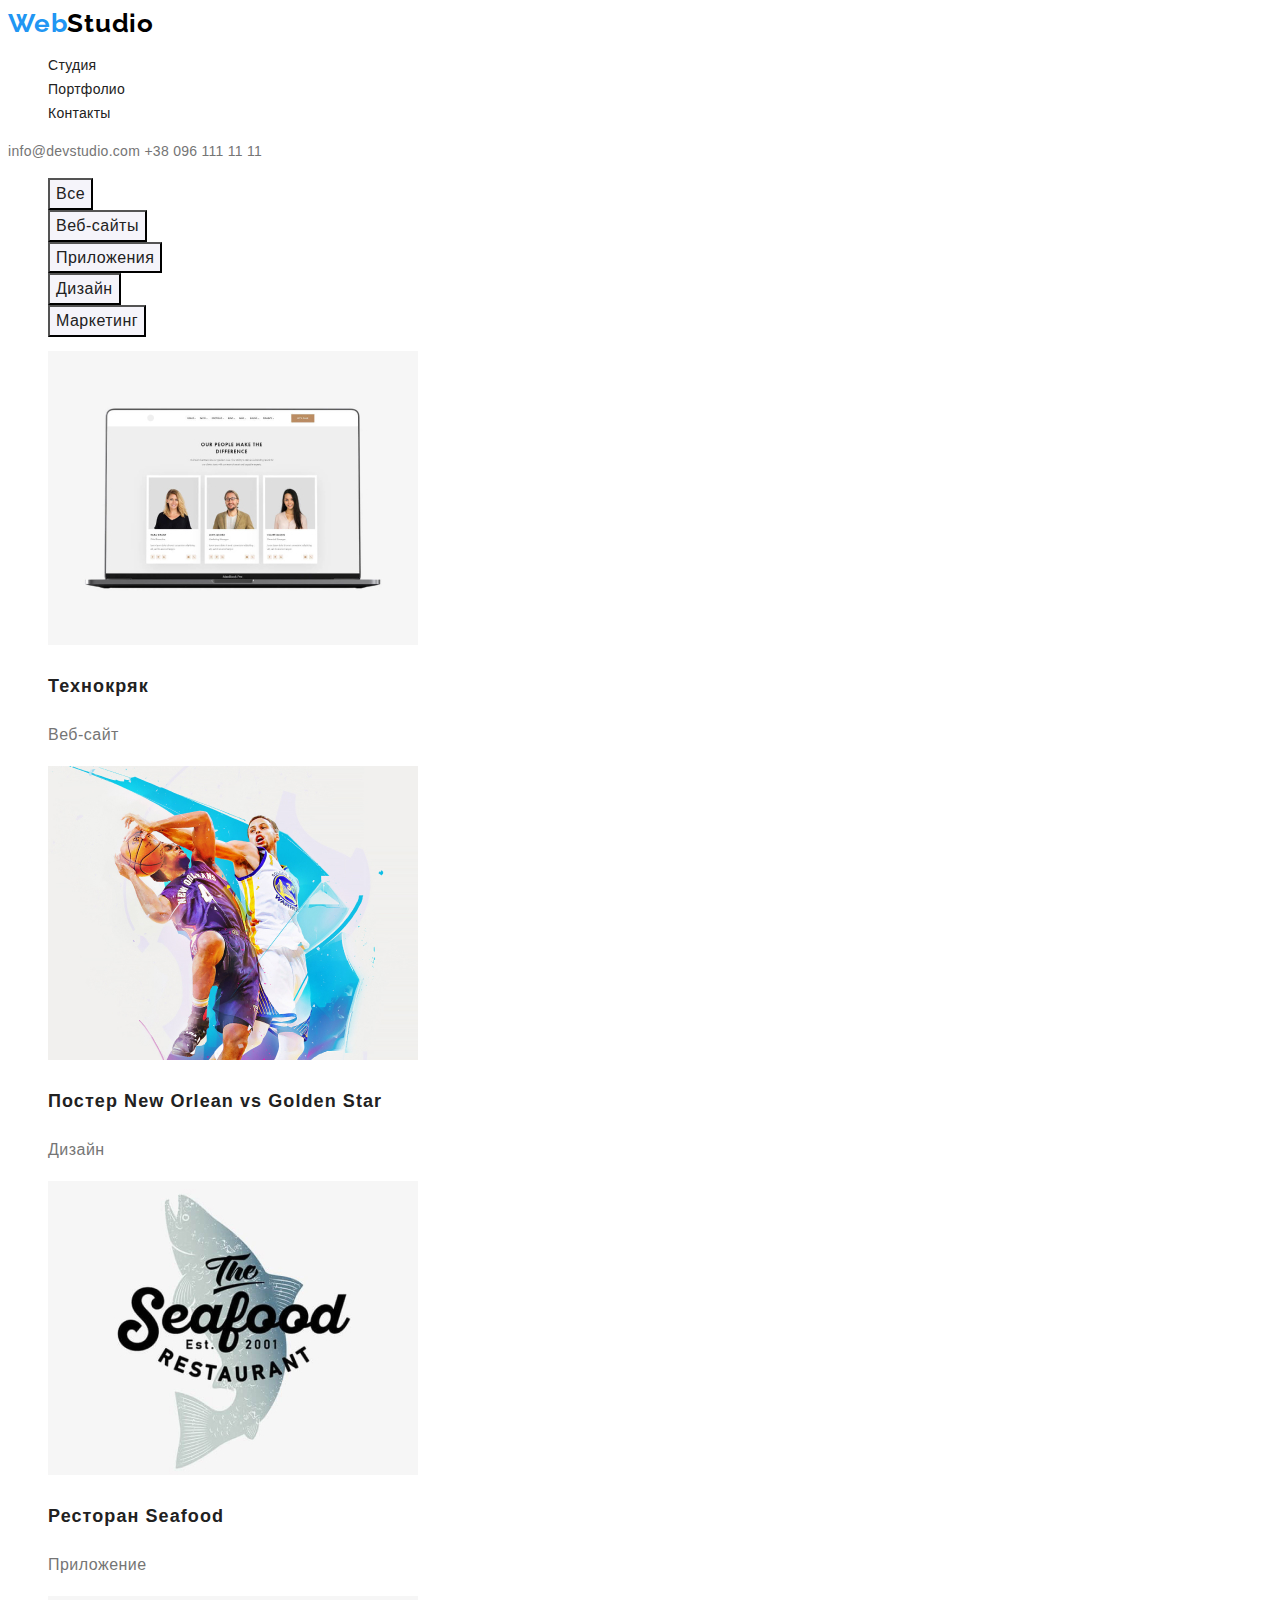
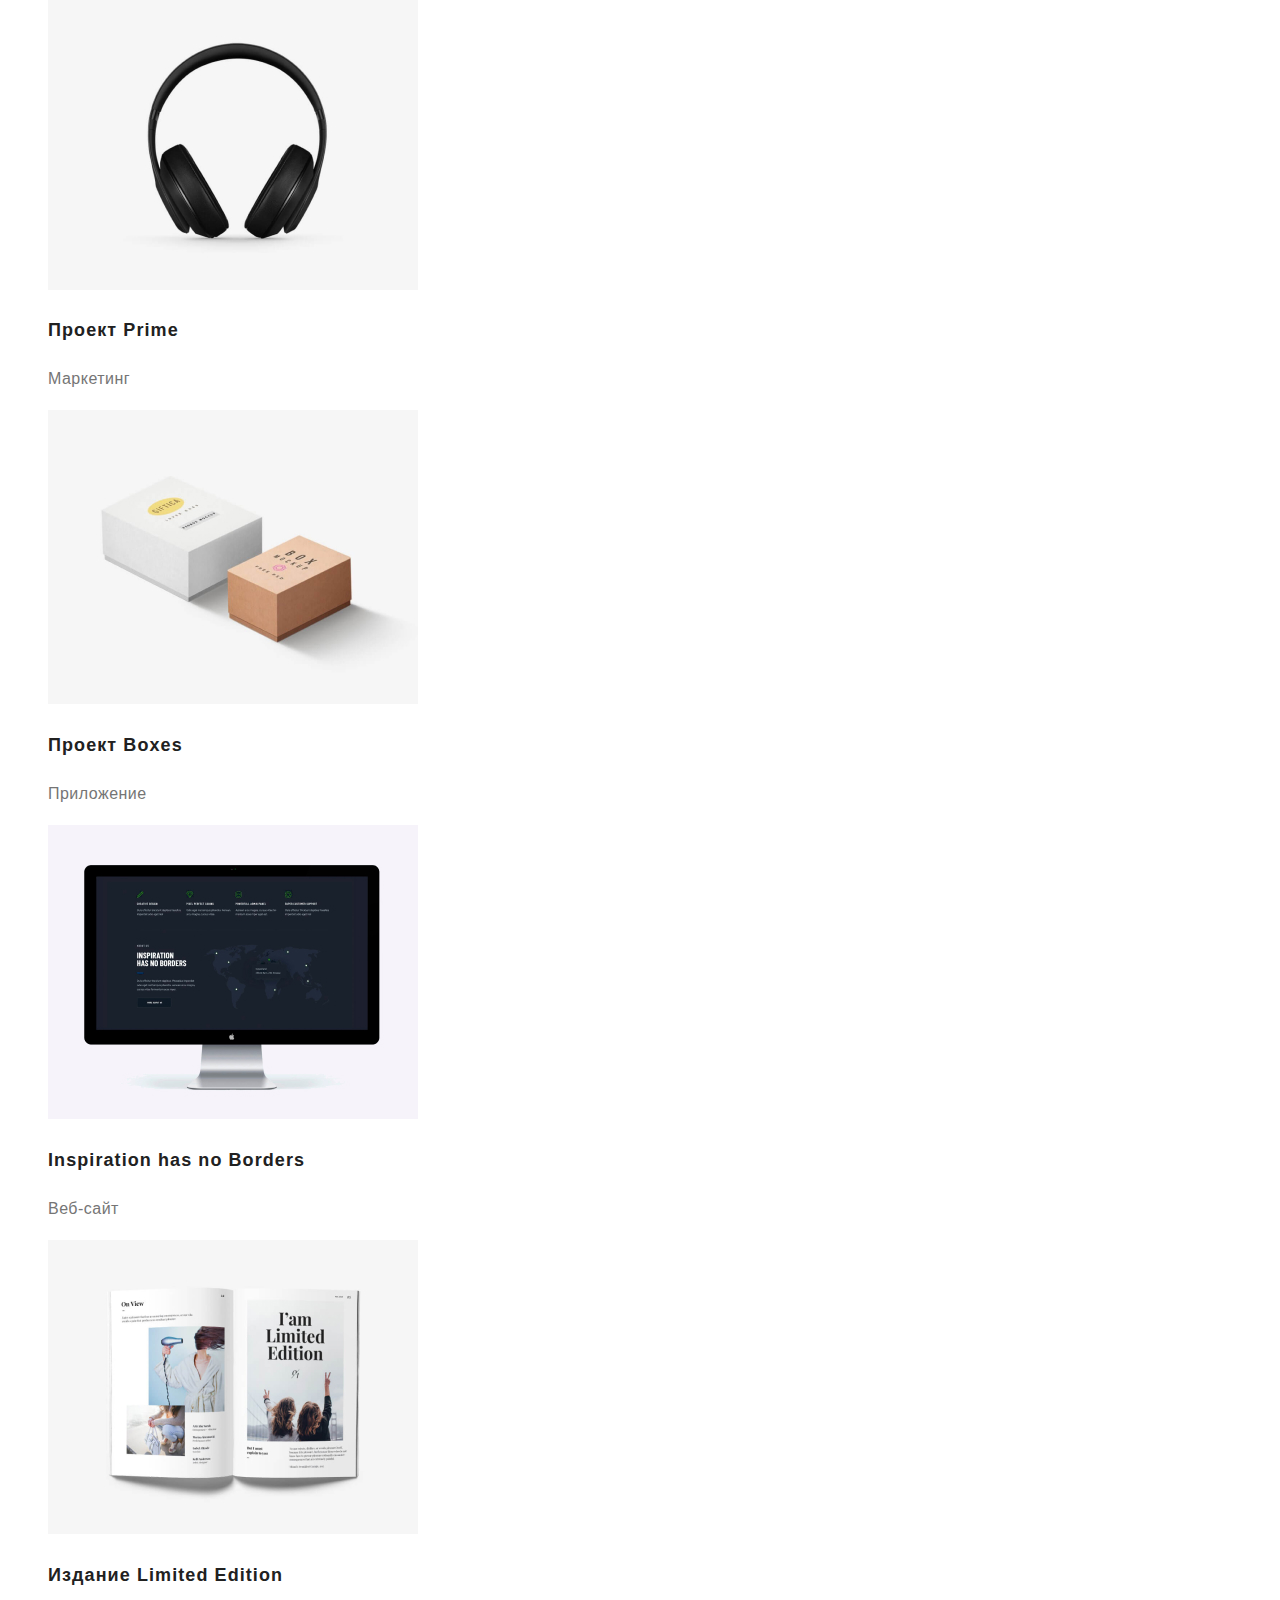
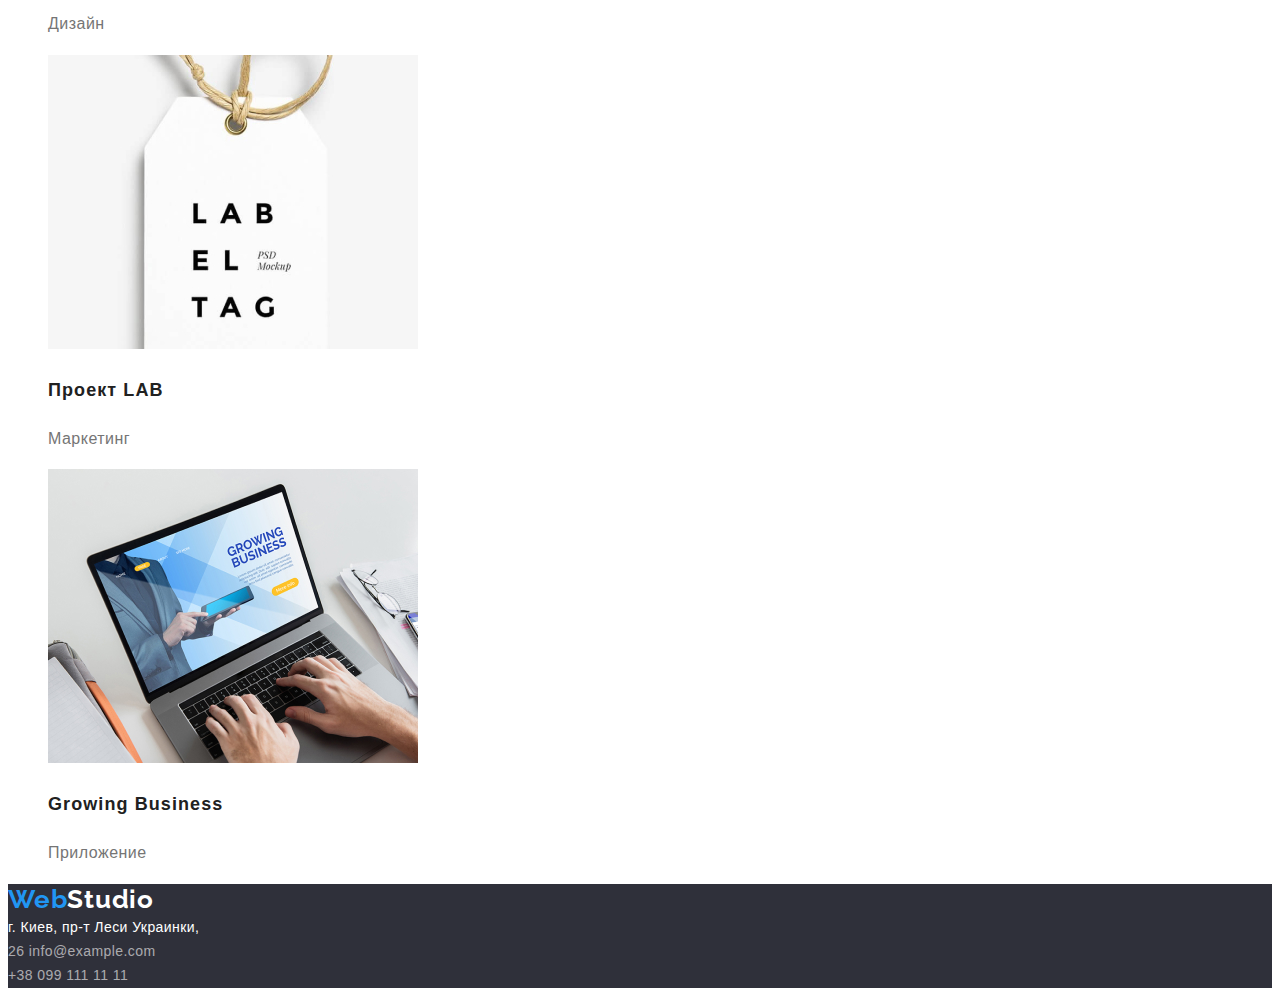
==== portfolio.html @ 295d8849 "Переносит файлы из репозитория 2" ====
<!DOCTYPE html>
<html lang="ru">
  <head>
    <meta charset="UTF-8" />
    <meta name="viewport" content="width=device-width, initial-scale=1.0" />
    <title>WebStudio</title>
    <link href="https://fonts.googleapis.com/css2?family=Raleway:wght@700&display=swap" rel="stylesheet">
    <link rel="stylesheet" href="./css/styles.css">
  </head>

  <body>
    <header class="header">
      <nav>
        <a href="./index.html" class="logo"> <span class="accent">Web</span>Studio </a>
        <ul>
          <li><a href="./index.html" class="nav-link">Студия</a></li>
          <li><a href="./portfolio.html" class="nav-link">Портфолио</a></li>
          <li><a href="#contacts" class="nav-link">Контакты</a></li>
        </ul>
      </nav>
      <address>
        <a href="mailto:info@devstudio.com" class="contact">info@devstudio.com</a>
        <a href="tel:+380961111111" class="contact">+38 096 111 11 11</a>
      </address>
    </header>

    <main>
      <section class="portfolio">
        <h1 hidden>Портфолио</h1>
        <ul>
          <li><button type="button" class="portfolio-filter">Все</button></li>
          <li><button type="button" class="portfolio-filter">Веб-сайты</button></li>
          <li><button type="button" class="portfolio-filter">Приложения</button></li>
          <li><button type="button" class="portfolio-filter">Дизайн</button></li>
          <li><button type="button" class="portfolio-filter">Маркетинг</button></li>
        </ul>
        <ul>
          <li> <a href=""> 
            <img src="./images/portfolio1.jpg" alt="Главная страница веб-сайта Технокряк" width="370" height="294">
            <h2 class="portfolio-project">Технокряк</h2> 
            <p class="portfolio-category">Веб-сайт</p>
           </a></li>
          <li> <a href="">
              <img src="./images/portfolio2.jpg" alt="Баскетболисты борятся за мяч" width="370" height="294">
              <h2 class="portfolio-project">Постер New Orlean vs Golden Star</h2>
              <p class="portfolio-category">Дизайн</p>
            </a></li>
          <li> <a href="">
              <img src="./images/portfolio3.jpg" alt="Логотип ресторана Сифуд" width="370" height="294">
              <h2 class="portfolio-project">Ресторан Seafood</h2>
              <p class="portfolio-category">Приложение</p>
            </a></li>
          <li> <a href="">
              <img src="./images/portfolio4.jpg" alt="Наушники" width="370" height="294">
              <h2 class="portfolio-project">Проект Prime</h2>
              <p class="portfolio-category">Маркетинг</p>
            </a></li>
          <li> <a href="">
              <img src="./images/portfolio5.jpg" alt="Две коробки" width="370" height="294">
              <h2 class="portfolio-project">Проект Boxes</h2>
              <p class="portfolio-category">Приложение</p>
            </a></li>
          <li> <a href="">
              <img src="./images/portfolio6.jpg" alt="Монитор компьютера" width="370" height="294">
              <h2 class="portfolio-project">Inspiration has no Borders</h2>
              <p class="portfolio-category">Веб-сайт</p>
            </a></li>
          <li> <a href="">
              <img src="./images/portfolio7.jpg" alt="Разворот журнала Лимитед Едишн" width="370" height="294">
              <h2 class="portfolio-project">Издание Limited Edition</h2>
              <p class="portfolio-category">Дизайн</p>
            </a></li>
          <li> <a href="">
              <img src="./images/portfolio8.jpg" alt="Бирка с надписью Лаб ель тег" width="370" height="294">
              <h2 class="portfolio-project">Проект LAB</h2>
              <p class="portfolio-category">Маркетинг</p>
            </a></li>
          <li> <a href="">
              <img src="./images/portfolio9.jpg" alt="Руки печатают по клавиатуре" width="370" height="294" class="portfolio-image">
              <h2 class="portfolio-project">Growing Business</h2>
              <p class="portfolio-category">Приложение</p>
            </a></li>
        </ul>
      </section>

    </main>

    <footer class="footer">
      <a href="./index.html" class="logo footer-logo"><span class="accent">Web</span>Studio </a>
      <address id="contacts" class="footer-contacts">
        <span class="footer-address">г. Киев, пр-т Леси Украинки,</span><br />
        26 info@example.com<br />
        +38 099 111 11 11
      </address>
    </footer>
     
  </body>
</html>
---- css/styles.css ----
/* основной цвет текста  #212121 */
/* вторичный цвет текста  #757575 */
/* Акцент #2196f3 */
/* Белый цвет, который часто используется в макете #ffffff */
/* Фон кнопки-фильтра "Портфолио" #f5f4fa */
/* Основной фон #FFFFFF */
/* Вторичный фон #F5F4FA */
/* Фон футера и осн секции #2F303A */

:root {
  --primary-text-color: #212121;
  --accent-text-color: #2196f3;
  --secondary-text-color: #757575;
  --another-text-color: #ffffff;
  --primery-bgc: #ffffff;
  --footer-m-section-bgc: #2f303a;
  --secondary-bgc: #f5f4fa;
}

body {
  color: var(--primary-text-color);
  font-family: Roboto, sans-serif;
  font-weight: 400;
  font-size: 14px;
  line-height: 1.71;
  letter-spacing: 0.03em;
}

/* Стилизация по тегам */
button {
  font-family: inherit;
}
ul {
  list-style: none;
}

/* Навигация и контакты */

.header {
  background-color: var(--primery-bgc);
}

.logo {
  color: #000000;
  font-family: Raleway, sans-serif;
  font-weight: 700;
  font-size: 26px;
  line-height: 1.19;
  text-decoration: none;
  letter-spacing: 0.03em;
}
.accent {
  color: var(--accent-text-color);
}

.nav-link,
.contact {
  color: var(--primary-text-color);
  font-weight: 500;
  line-height: 1.14;
  letter-spacing: 0.02em;
  text-decoration: none;
}

.nav-link:hover,
.nav-link:focus {
  color: var(--accent-text-color);
}
.nav-link:active {
  color: var(--primary-text-color);
}
.contact {
  color: var(--secondary-text-color);
  font-style: normal;
}
.contact:hover,
.contact:focus {
  color: var(--accent-text-color);
}
.contact:active {
  color: var(--primary-text-color);
}
/* Главная секция */
.m-section {
  background-color: var(--footer-m-section-bgc);
}

.m-section-title {
  font-weight: 900;
  font-size: 44px;
  line-height: 1.36;
  letter-spacing: 0.06em;
  text-align: center;
  text-transform: uppercase;
  color: var(--another-text-color);
}
.m-section-service {
  background-color: var(--accent-text-color);
  font-weight: 700;
  font-size: 16px;
  line-height: 1.87;
  letter-spacing: 0.06em;
  color: var(--another-text-color);
}

/* Преимущества */
.advantages-list {
  text-transform: uppercase;
  font-size: 14px;
  line-height: 1.14;
}
.advantages-text {
  color: var(--secondary-text-color);
}
/* Услуги и Команда */
.team {
  background-color: var(--secondary-bgc);
}
.work-title,
.team-title {
  font-size: 36px;
  line-height: 1.17;
}
.team-name {
  font-weight: 500;
  font-size: 16px;
  line-height: 1.19;
}
.team-position {
  color: var(--secondary-text-color);
  font-size: 16px;
  line-height: 1.19;
}
/* Подвал*/
.footer {
  background-color: var(--footer-m-section-bgc);
}

.footer-contacts {
  color: rgba(255, 255, 255, 0.6);
  font-style: normal;
}
.footer-address,
.footer-logo {
  color: var(--another-text-color);
}
/* Страница Портфолио */
.portfolio a {
  text-decoration: none;
}
.portfolio-filter {
  background-color: var(--secondary-bgc);
  color: var(--primary-text-color);
  font-weight: 500;
  font-size: 16px;
  line-height: 1.62;
  letter-spacing: 0.03em;
}
.portfolio-filter:hover,
.portfolio-filter:focus {
  background-color: var(--accent-text-color);
  color: var(--another-text-color);
}
.portfolio-filter:active {
  color: var(--primary-text-color);
}
.portfolio-project {
  color: var(--primary-text-color);
  font-size: 18px;
  line-height: 2;
  letter-spacing: 0.06em;
}
.portfolio-category {
  color: var(--secondary-text-color);
  font-size: 16px;
  line-height: 1.87;
  letter-spacing: 0.03em;
}
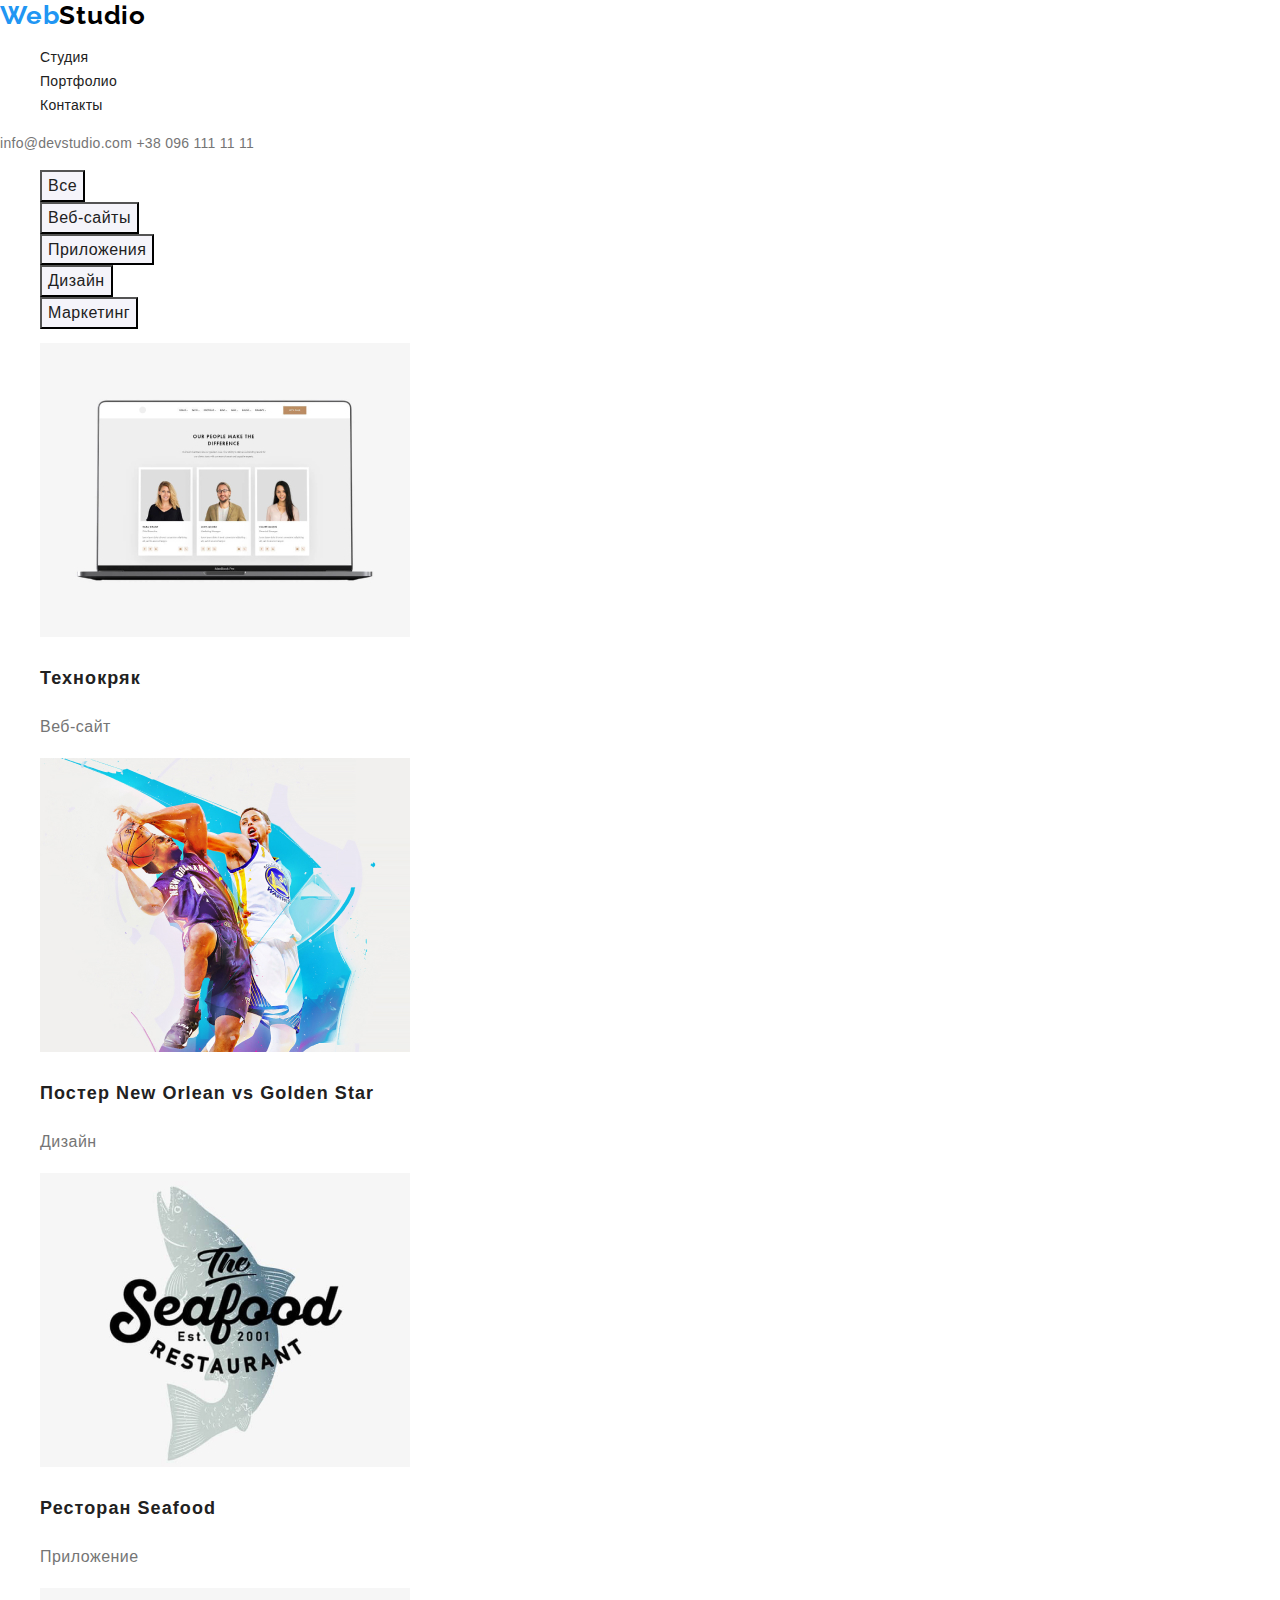
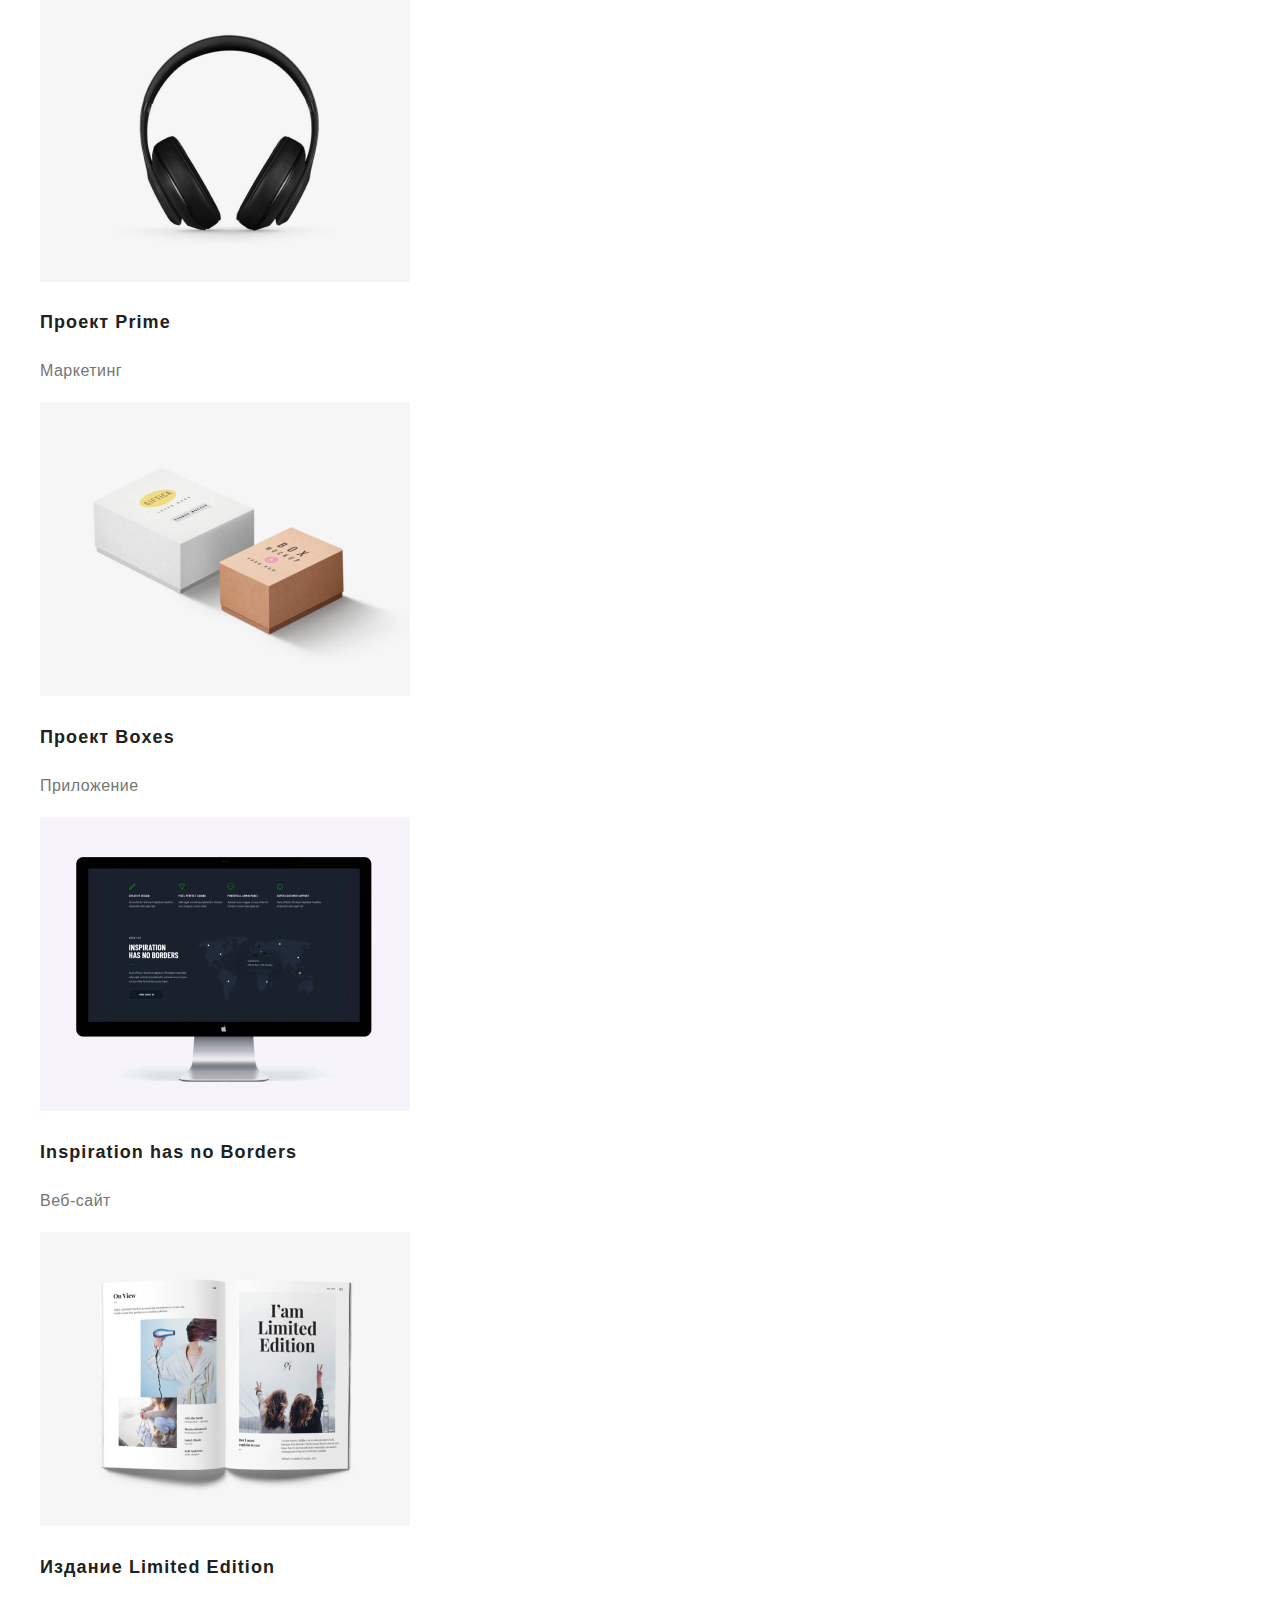
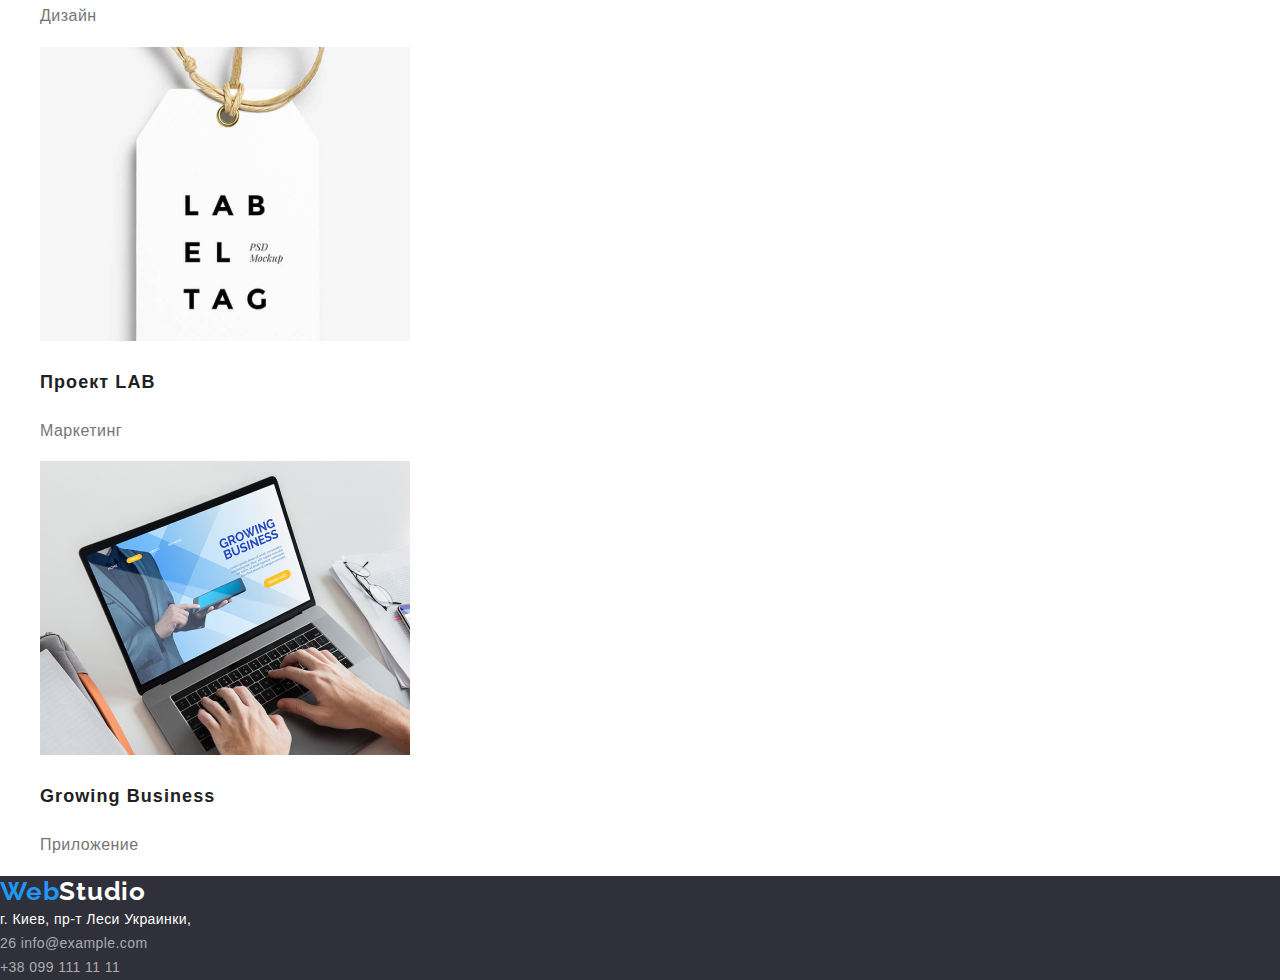
==== commit cef934b6: "Добавляет нормализацию стилей" ====
--- a/portfolio.html
+++ b/portfolio.html
@@ -5,6 +5,7 @@
     <meta name="viewport" content="width=device-width, initial-scale=1.0" />
     <title>WebStudio</title>
     <link href="https://fonts.googleapis.com/css2?family=Raleway:wght@700&display=swap" rel="stylesheet">
+    <link rel="stylesheet" href="https://cdnjs.cloudflare.com/ajax/libs/modern-normalize/1.0.0/modern-normalize.min.css">
     <link rel="stylesheet" href="./css/styles.css">
   </head>
 
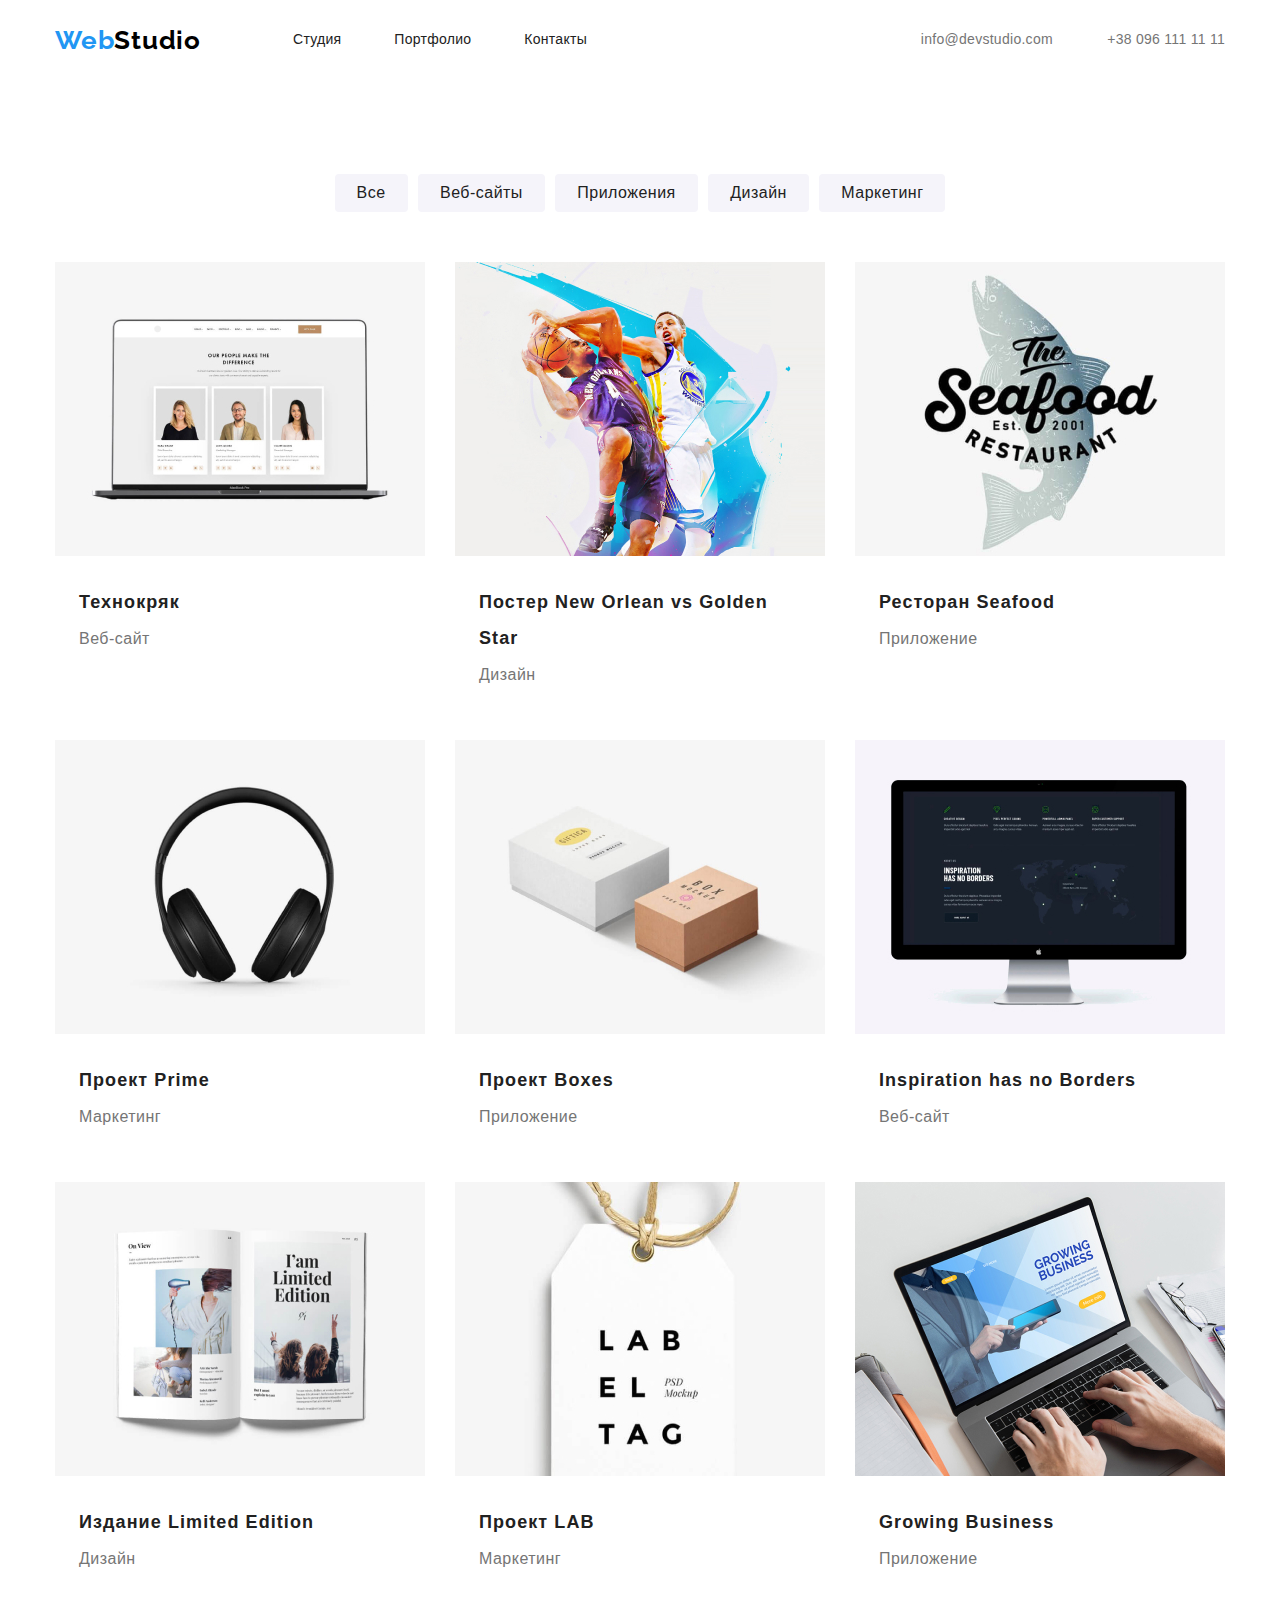
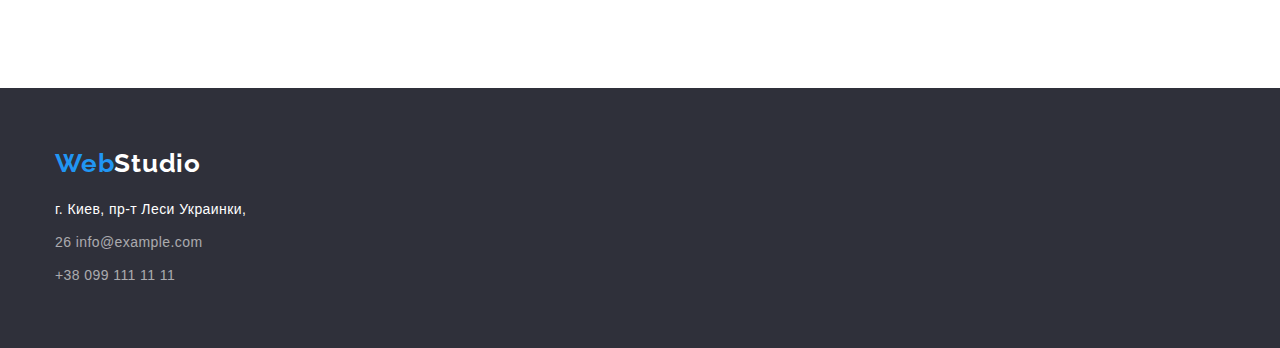
==== commit 05b88ba6: "Добавляет стили для геометрии и позиционирования" ====
--- a/portfolio.html
+++ b/portfolio.html
@@ -10,78 +10,120 @@
   </head>
 
   <body>
-    <header class="header">
-      <nav>
-        <a href="./index.html" class="logo"> <span class="accent">Web</span>Studio </a>
-        <ul>
-          <li><a href="./index.html" class="nav-link">Студия</a></li>
-          <li><a href="./portfolio.html" class="nav-link">Портфолио</a></li>
-          <li><a href="#contacts" class="nav-link">Контакты</a></li>
-        </ul>
-      </nav>
-      <address>
-        <a href="mailto:info@devstudio.com" class="contact">info@devstudio.com</a>
-        <a href="tel:+380961111111" class="contact">+38 096 111 11 11</a>
-      </address>
-    </header>
-
+      <header class="header">
+        <div class="flex-conteiner">
+          <nav class="flex-nav">
+            <a href="index.html" class="logo"> <span class="accent">Web</span>Studio </a>
+            <ul class="flex-list">
+              <li><a href="./index.html" class="nav-link">Студия</a></li>
+              <li><a href="./portfolio.html" class="nav-link">Портфолио</a></li>
+              <li><a href="#contacts" class="nav-link">Контакты</a></li>
+            </ul>
+          </nav>
+          <address>
+            <a href="mailto:info@devstudio.com" class="contact mail">info@devstudio.com</a>
+            <a href="tel:+380961111111" class="contact">+38 096 111 11 11</a>
+          </address>
+        </div>
+      </header>
+    
     <main>
       <section class="portfolio">
         <h1 hidden>Портфолио</h1>
-        <ul>
-          <li><button type="button" class="portfolio-filter">Все</button></li>
-          <li><button type="button" class="portfolio-filter">Веб-сайты</button></li>
-          <li><button type="button" class="portfolio-filter">Приложения</button></li>
-          <li><button type="button" class="portfolio-filter">Дизайн</button></li>
-          <li><button type="button" class="portfolio-filter">Маркетинг</button></li>
-        </ul>
-        <ul>
-          <li> <a href=""> 
-            <img src="./images/portfolio1.jpg" alt="Главная страница веб-сайта Технокряк" width="370" height="294">
-            <h2 class="portfolio-project">Технокряк</h2> 
-            <p class="portfolio-category">Веб-сайт</p>
-           </a></li>
-          <li> <a href="">
-              <img src="./images/portfolio2.jpg" alt="Баскетболисты борятся за мяч" width="370" height="294">
-              <h2 class="portfolio-project">Постер New Orlean vs Golden Star</h2>
-              <p class="portfolio-category">Дизайн</p>
-            </a></li>
-          <li> <a href="">
-              <img src="./images/portfolio3.jpg" alt="Логотип ресторана Сифуд" width="370" height="294">
-              <h2 class="portfolio-project">Ресторан Seafood</h2>
-              <p class="portfolio-category">Приложение</p>
-            </a></li>
-          <li> <a href="">
-              <img src="./images/portfolio4.jpg" alt="Наушники" width="370" height="294">
-              <h2 class="portfolio-project">Проект Prime</h2>
-              <p class="portfolio-category">Маркетинг</p>
-            </a></li>
-          <li> <a href="">
-              <img src="./images/portfolio5.jpg" alt="Две коробки" width="370" height="294">
-              <h2 class="portfolio-project">Проект Boxes</h2>
-              <p class="portfolio-category">Приложение</p>
-            </a></li>
-          <li> <a href="">
-              <img src="./images/portfolio6.jpg" alt="Монитор компьютера" width="370" height="294">
-              <h2 class="portfolio-project">Inspiration has no Borders</h2>
-              <p class="portfolio-category">Веб-сайт</p>
-            </a></li>
-          <li> <a href="">
-              <img src="./images/portfolio7.jpg" alt="Разворот журнала Лимитед Едишн" width="370" height="294">
-              <h2 class="portfolio-project">Издание Limited Edition</h2>
-              <p class="portfolio-category">Дизайн</p>
-            </a></li>
-          <li> <a href="">
-              <img src="./images/portfolio8.jpg" alt="Бирка с надписью Лаб ель тег" width="370" height="294">
-              <h2 class="portfolio-project">Проект LAB</h2>
-              <p class="portfolio-category">Маркетинг</p>
-            </a></li>
-          <li> <a href="">
-              <img src="./images/portfolio9.jpg" alt="Руки печатают по клавиатуре" width="370" height="294" class="portfolio-image">
-              <h2 class="portfolio-project">Growing Business</h2>
-              <p class="portfolio-category">Приложение</p>
-            </a></li>
-        </ul>
+          <div class="filter">
+            <ul class="filter-list">
+              <li class="list-item"><button type="button" class="portfolio-filter">Все</button></li>
+              <li class="list-item"><button type="button" class="portfolio-filter">Веб-сайты</button></li>
+              <li class="list-item"><button type="button" class="portfolio-filter">Приложения</button></li>
+              <li class="list-item"><button type="button" class="portfolio-filter">Дизайн</button></li>
+              <li class="list-item"><button type="button" class="portfolio-filter">Маркетинг</button></li>
+            </ul>
+          </div>
+            <div class="conteiner">
+              <ul class="project">
+                <li class="project-list"> 
+                  <a href="">
+                    <img src="./images/portfolio1.jpg" alt="Главная страница веб-сайта Технокряк" width="370" height="294">
+                    <div class="conteiner-name-project">
+                      <h2 class="portfolio-project">Технокряк</h2>
+                      <p class="portfolio-category">Веб-сайт</p>
+                    </div>
+                  </a>
+                </li>
+                <li class="project-list"> 
+                  <a href="">
+                    <img src="./images/portfolio2.jpg" alt="Баскетболисты борятся за мяч" width="370" height="294">
+                    <div class="conteiner-name-project">
+                      <h2 class="portfolio-project">Постер New Orlean vs Golden Star</h2>
+                      <p class="portfolio-category">Дизайн</p>
+                    </div>
+                  </a>
+                </li>
+                <li class="project-list"> 
+                  <a href="">
+                    <img src="./images/portfolio3.jpg" alt="Логотип ресторана Сифуд" width="370" height="294">
+                    <div class="conteiner-name-project">
+                      <h2 class="portfolio-project">Ресторан Seafood</h2>
+                      <p class="portfolio-category">Приложение</p>
+                    </div>
+                  </a>
+                </li>
+                <li class="project-list"> 
+                  <a href="">
+                    <img src="./images/portfolio4.jpg" alt="Наушники" width="370" height="294">
+                    <div class="conteiner-name-project">
+                      <h2 class="portfolio-project">Проект Prime</h2>
+                      <p class="portfolio-category">Маркетинг</p>
+                    </div>
+                  </a>
+                </li>
+                <li class="project-list"> 
+                  <a href="">
+                    <img src="./images/portfolio5.jpg" alt="Две коробки" width="370" height="294">
+                    <div class="conteiner-name-project">
+                      <h2 class="portfolio-project">Проект Boxes</h2>
+                      <p class="portfolio-category">Приложение</p>
+                    </div>
+                  </a>
+                </li>
+                <li class="project-list"> 
+                  <a href="">
+                    <img src="./images/portfolio6.jpg" alt="Монитор компьютера" width="370" height="294">
+                    <div class="conteiner-name-project">
+                      <h2 class="portfolio-project">Inspiration has no Borders</h2>
+                      <p class="portfolio-category">Веб-сайт</p>
+                    </div>
+                  </a>
+                </li>
+                <li class="project-list"> 
+                  <a href="">
+                    <img src="./images/portfolio7.jpg" alt="Разворот журнала Лимитед Едишн" width="370" height="294">
+                    <div class="conteiner-name-project">
+                      <h2 class="portfolio-project">Издание Limited Edition</h2>
+                      <p class="portfolio-category">Дизайн</p>
+                    </div>
+                  </a>
+                </li>
+                <li class="project-list">
+                  <a href="">
+                    <img src="./images/portfolio8.jpg" alt="Бирка с надписью Лаб ель тег" width="370" height="294">
+                    <div class="conteiner-name-project">
+                      <h2 class="portfolio-project">Проект LAB</h2>
+                      <p class="portfolio-category">Маркетинг</p>
+                    </div>
+                </a>
+                </li>
+                <li class="project-list"> 
+                  <a href="">
+                    <img src="./images/portfolio9.jpg" alt="Руки печатают по клавиатуре" width="370" height="294">
+                    <div class="conteiner-name-project">
+                      <h2 class="portfolio-project">Growing Business</h2>
+                      <p class="portfolio-category">Приложение</p>
+                    </div>
+                  </a>
+                </li>
+              </ul>
+            </div>
       </section>
 
     </main>
@@ -89,11 +131,12 @@
     <footer class="footer">
       <a href="./index.html" class="logo footer-logo"><span class="accent">Web</span>Studio </a>
       <address id="contacts" class="footer-contacts">
-        <span class="footer-address">г. Киев, пр-т Леси Украинки,</span><br />
-        26 info@example.com<br />
+        <span class="footer-address">г. Киев, пр-т Леси Украинки,</span>
+        <span class="mail">26 info@example.com</span>
         +38 099 111 11 11
       </address>
     </footer>
+
      
   </body>
 </html>
--- a/css/styles.css
+++ b/css/styles.css
@@ -18,12 +18,13 @@
 }
 
 body {
-  color: var(--primary-text-color);
   font-family: Roboto, sans-serif;
   font-weight: 400;
   font-size: 14px;
   line-height: 1.71;
   letter-spacing: 0.03em;
+
+  color: var(--primary-text-color);
 }
 
 /* Стилизация по тегам */
@@ -31,7 +32,21 @@
   font-family: inherit;
 }
 ul {
+  padding: 0;
+  margin: 0;
+
   list-style: none;
+}
+/* Контейнер */
+.conteiner {
+  margin-left: auto;
+  margin-right: auto;
+  margin-bottom: 94px;
+  width: 1200px;
+  padding-left: 15px;
+  padding-right: 15px;
+
+  /* outline: 2px solid tomato; */
 }
 
 /* Навигация и контакты */
@@ -41,13 +56,14 @@
 }
 
 .logo {
-  color: #000000;
   font-family: Raleway, sans-serif;
   font-weight: 700;
   font-size: 26px;
   line-height: 1.19;
   text-decoration: none;
   letter-spacing: 0.03em;
+
+  color: #000000;
 }
 .accent {
   color: var(--accent-text-color);
@@ -55,18 +71,20 @@
 
 .nav-link,
 .contact {
-  color: var(--primary-text-color);
   font-weight: 500;
   line-height: 1.14;
   letter-spacing: 0.02em;
   text-decoration: none;
+
+  color: var(--primary-text-color);
 }
 
 .nav-link:hover,
 .nav-link:focus {
   color: var(--accent-text-color);
 }
-.nav-link:active {
+.nav-link:active,
+.contact:active {
   color: var(--primary-text-color);
 }
 .contact {
@@ -77,85 +95,216 @@
 .contact:focus {
   color: var(--accent-text-color);
 }
-.contact:active {
-  color: var(--primary-text-color);
-}
+
+.flex-conteiner {
+  margin-left: auto;
+  margin-right: auto;
+  width: 1200px;
+  padding-left: 15px;
+  padding-right: 15px;
+
+  display: flex;
+  justify-content: space-between;
+  align-items: center;
+  height: 80px;
+}
+.flex-nav {
+  display: flex;
+  width: 532px;
+  justify-content: space-between;
+  align-items: center;
+}
+.flex-list {
+  display: flex;
+  width: 294px;
+  justify-content: space-between;
+  align-items: center;
+}
+.header .mail {
+  margin-right: 50px;
+}
+
 /* Главная секция */
 .m-section {
+  margin-bottom: 94px;
+
+  text-align: center;
+
   background-color: var(--footer-m-section-bgc);
 }
 
 .m-section-title {
+  /* outline: 2px solid tomato; */
+  margin-top: 0;
+  margin-bottom: 30px;
+
   font-weight: 900;
   font-size: 44px;
   line-height: 1.36;
   letter-spacing: 0.06em;
+  text-transform: uppercase;
+
+  color: var(--another-text-color);
+}
+.m-section-service {
+  display: inline-block;
+  padding: 10px 32px;
+  border-radius: 4px;
+  min-width: 200px;
+  border: none;
+
+  font-weight: 700;
+  font-size: 16px;
+  line-height: 1.875;
+  letter-spacing: 0.06em;
   text-align: center;
-  text-transform: uppercase;
-  color: var(--another-text-color);
-}
-.m-section-service {
+
   background-color: var(--accent-text-color);
-  font-weight: 700;
-  font-size: 16px;
-  line-height: 1.87;
-  letter-spacing: 0.06em;
   color: var(--another-text-color);
 }
 
 /* Преимущества */
 .advantages-list {
+  margin-top: 0;
+  margin-bottom: 10px;
+
   text-transform: uppercase;
   font-size: 14px;
   line-height: 1.14;
 }
 .advantages-text {
+  margin-top: 0;
+  margin-bottom: 0;
+
   color: var(--secondary-text-color);
 }
 /* Услуги и Команда */
-.team {
+
+.conteiner-team {
+  padding: 94px 0;
+  outline: 2px solid tomato;
+
   background-color: var(--secondary-bgc);
 }
+.conteiner-detail {
+  margin-left: auto;
+  margin-right: auto;
+  width: 1200px;
+  padding-left: 15px;
+  padding-right: 15px;
+
+  outline: 2px solid tomato;
+}
+
 .work-title,
 .team-title {
+  margin-top: 0;
+  margin-bottom: 50px;
+
   font-size: 36px;
   line-height: 1.17;
-}
+  text-align: center;
+}
+
 .team-name {
+  margin-top: 30px;
+  margin-bottom: 10px;
+
   font-weight: 500;
   font-size: 16px;
   line-height: 1.19;
 }
 .team-position {
+  margin: 0;
+
+  font-size: 16px;
+  line-height: 1.19;
+
   color: var(--secondary-text-color);
-  font-size: 16px;
-  line-height: 1.19;
 }
 /* Подвал*/
 .footer {
+  padding: 60px 0;
+
   background-color: var(--footer-m-section-bgc);
 }
 
 .footer-contacts {
+  margin-left: auto;
+  margin-right: auto;
+  width: 1200px;
+  padding-left: 15px;
+  padding-right: 15px;
+
+  /* outline: 2px solid tomato; */
+
+  font-style: normal;
+
   color: rgba(255, 255, 255, 0.6);
-  font-style: normal;
-}
-.footer-address,
+}
 .footer-logo {
-  color: var(--another-text-color);
+  display: block;
+  margin-left: auto;
+  margin-right: auto;
+  margin-bottom: 20px;
+  width: 1200px;
+  padding-left: 15px;
+  padding-right: 15px;
+
+  color: var(--another-text-color);
+
+  /* outline: 2px solid tomato; */
+}
+.footer-address {
+  display: block;
+  margin-bottom: 9px;
+
+  color: var(--another-text-color);
+}
+.footer .mail {
+  display: block;
+  margin-bottom: 9px;
 }
 /* Страница Портфолио */
+.filter {
+  margin-top: 94px;
+  margin-bottom: 34px;
+  margin-left: auto;
+  margin-right: auto;
+
+  width: 611px;
+  height: 54px;
+
+  /* outline: 2px solid tomato; */
+}
+.filter-list {
+  display: flex;
+  justify-content: space-between;
+
+  /* background-color: yellow; */
+}
+
 .portfolio a {
   text-decoration: none;
 }
+
 .portfolio-filter {
+  display: inline-block;
+  padding: 6px 22px;
+  min-width: 73px;
+  border-radius: 4px;
+  border: none;
+
+  font-weight: 500;
+  font-size: 16px;
+  line-height: 1.62;
+  text-align: center;
+  letter-spacing: 0.03em;
+
   background-color: var(--secondary-bgc);
   color: var(--primary-text-color);
-  font-weight: 500;
-  font-size: 16px;
-  line-height: 1.62;
-  letter-spacing: 0.03em;
-}
+}
+
 .portfolio-filter:hover,
 .portfolio-filter:focus {
   background-color: var(--accent-text-color);
@@ -164,15 +313,71 @@
 .portfolio-filter:active {
   color: var(--primary-text-color);
 }
+.project img {
+  margin-bottom: 20px;
+}
+.project li {
+  padding-bottom: 20px;
+
+  /* outline: 2px solid tomato; */
+}
+.project a {
+  display: block;
+  margin: 0;
+}
 .portfolio-project {
-  color: var(--primary-text-color);
+  margin-top: 0;
+  margin-bottom: 4px;
+
   font-size: 18px;
   line-height: 2;
   letter-spacing: 0.06em;
+
+  color: var(--primary-text-color);
 }
 .portfolio-category {
-  color: var(--secondary-text-color);
+  margin-top: 0;
+  margin-bottom: 0;
+
   font-size: 16px;
   line-height: 1.87;
   letter-spacing: 0.03em;
-}
+
+  color: var(--secondary-text-color);
+}
+
+.conteiner-name-project {
+  width: 322px;
+  margin: 0 24px;
+
+  /* background-color: tomato; */
+}
+.project {
+  display: flex;
+  flex-wrap: wrap;
+
+  /* background-color: yellow; */
+}
+.project-list {
+  width: calc((100% - 60px) / 3);
+  margin-right: 30px;
+  margin-bottom: 30px;
+
+  /* background-color: yellowgreen; */
+}
+
+.project-list:nth-child(3n) {
+  margin-right: 0;
+}
+
+.project-list:nth-last-child(-n + 3) {
+  margin-bottom: 0;
+}
+
+/* .project-list:not(:nth-last-child(-n + 3)) {
+  margin-right: 30px;
+}
+
+.project-list:not(:nth-last-child(-n + 3)) {
+  margin-bottom: 30px;
+} */
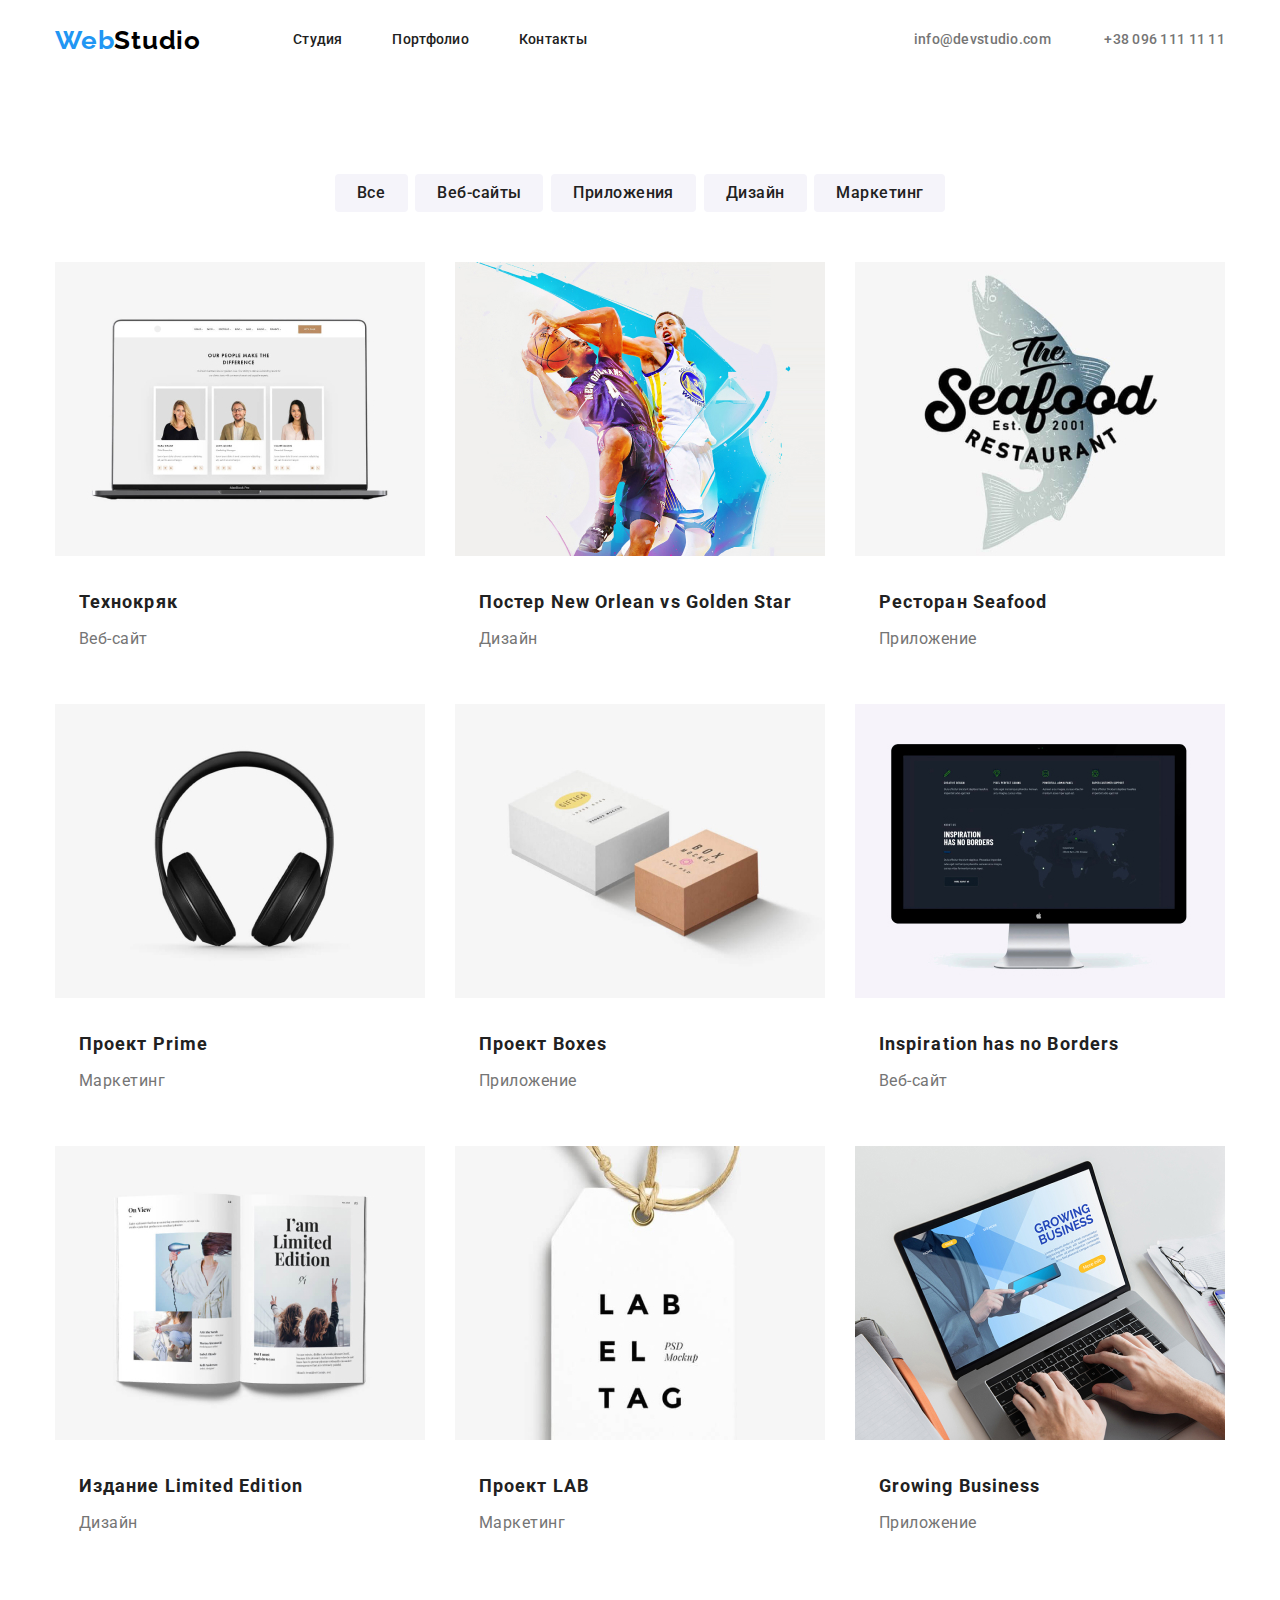
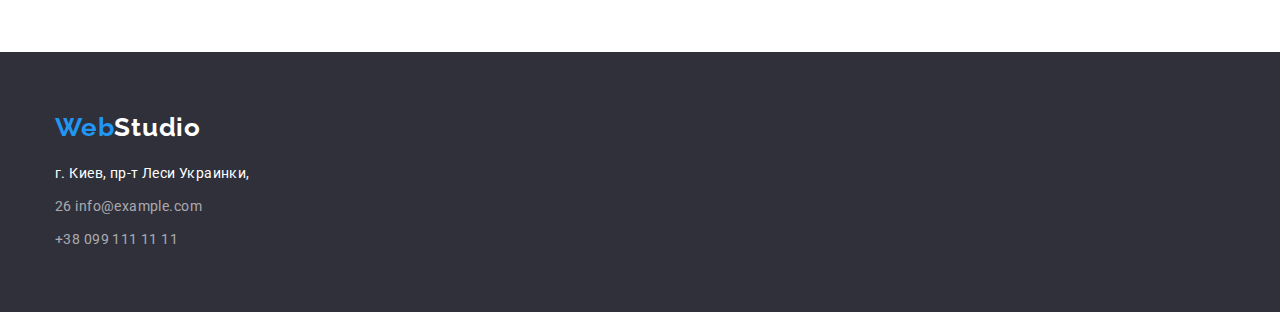
==== commit 6bf1a12d: "Добавляет стили для геометрии и позиционирования контента" ====
--- a/portfolio.html
+++ b/portfolio.html
@@ -5,6 +5,7 @@
     <meta name="viewport" content="width=device-width, initial-scale=1.0" />
     <title>WebStudio</title>
     <link href="https://fonts.googleapis.com/css2?family=Raleway:wght@700&display=swap" rel="stylesheet">
+    <link href="https://fonts.googleapis.com/css2?family=Roboto:wght@400;500;700&display=swap" rel="stylesheet">
     <link rel="stylesheet" href="https://cdnjs.cloudflare.com/ajax/libs/modern-normalize/1.0.0/modern-normalize.min.css">
     <link rel="stylesheet" href="./css/styles.css">
   </head>
--- a/css/styles.css
+++ b/css/styles.css
@@ -164,6 +164,15 @@
 }
 
 /* Преимущества */
+.flex-advantages {
+  display: flex;
+}
+.flex-advantages .list-item {
+  width: calc((100% - 90px) / 4);
+}
+.flex-advantages .list-item:not(:last-child) {
+  margin-right: 30px;
+}
 .advantages-list {
   margin-top: 0;
   margin-bottom: 10px;
@@ -179,12 +188,32 @@
   color: var(--secondary-text-color);
 }
 /* Услуги и Команда */
+.flex-work > img {
+  display: block;
+}
+.work-image {
+  display: block;
+}
+.flex-work {
+  display: flex;
+  justify-content: space-between;
+
+  /* outline: 2px solid tomato; */
+}
+.flex-team {
+  display: flex;
+  justify-content: space-between;
+}
+/* .flex-team > li {
+  width: calc((100% - 90px) / 4);
+} */
 
 .conteiner-team {
   padding: 94px 0;
-  outline: 2px solid tomato;
 
   background-color: var(--secondary-bgc);
+
+  /* outline: 2px solid tomato; */
 }
 .conteiner-detail {
   margin-left: auto;
@@ -192,8 +221,9 @@
   width: 1200px;
   padding-left: 15px;
   padding-right: 15px;
-
-  outline: 2px solid tomato;
+  padding-bottom: 30px;
+
+  /* outline: 2px solid tomato; */
 }
 
 .work-title,
@@ -213,12 +243,16 @@
   font-weight: 500;
   font-size: 16px;
   line-height: 1.19;
+  text-align: center;
+  letter-spacing: 0.03em;
 }
 .team-position {
   margin: 0;
 
   font-size: 16px;
   line-height: 1.19;
+  text-align: center;
+  letter-spacing: 0.03em;
 
   color: var(--secondary-text-color);
 }
@@ -307,11 +341,14 @@
 
 .portfolio-filter:hover,
 .portfolio-filter:focus {
+  border: none;
+
   background-color: var(--accent-text-color);
   color: var(--another-text-color);
 }
 .portfolio-filter:active {
   color: var(--primary-text-color);
+  border: none;
 }
 .project img {
   margin-bottom: 20px;
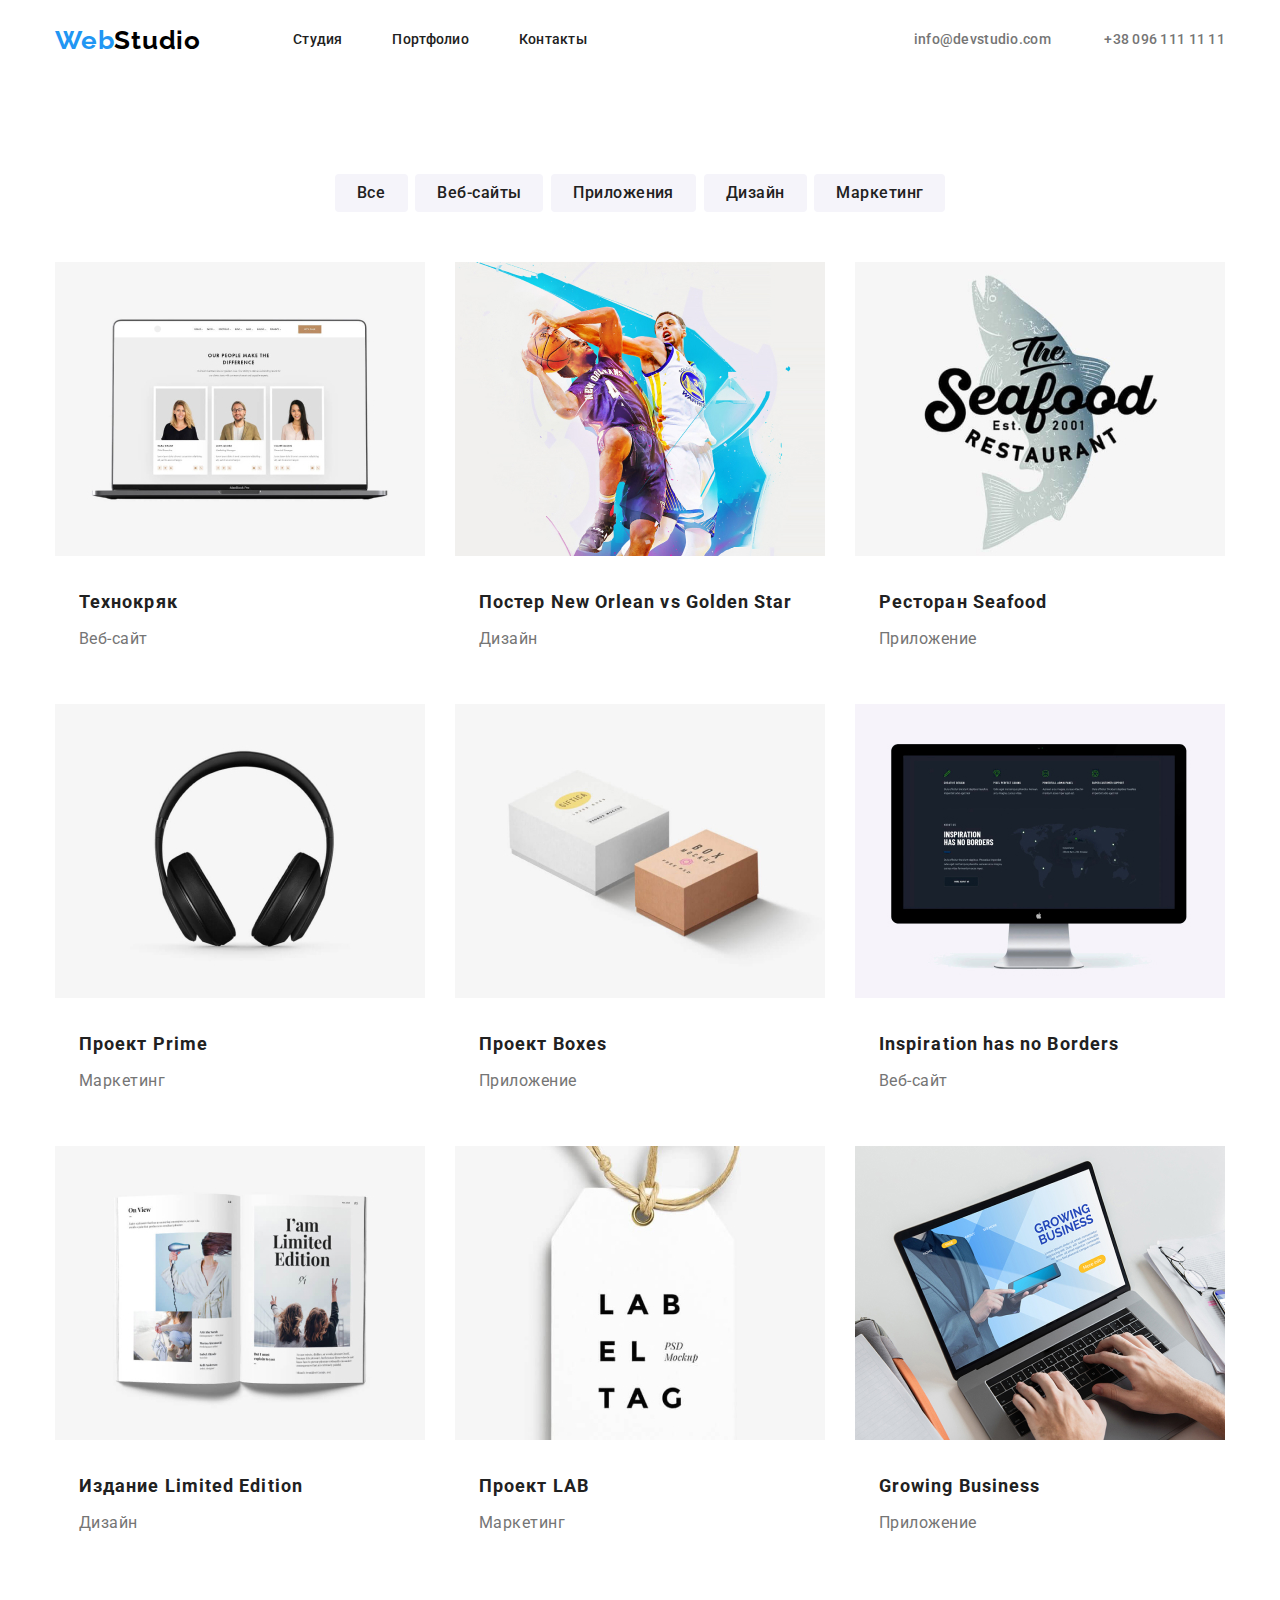
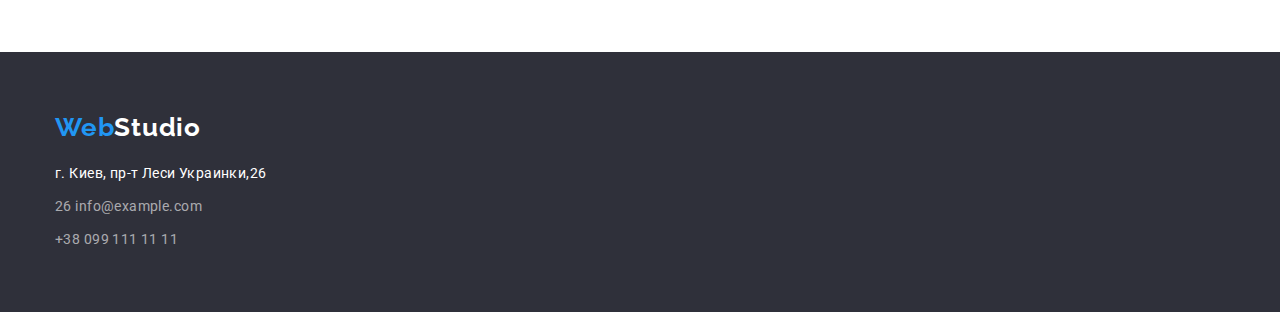
==== commit b0a489b1: "Добавляет текст в адрес" ====
--- a/portfolio.html
+++ b/portfolio.html
@@ -12,7 +12,7 @@
 
   <body>
       <header class="header">
-        <div class="flex-conteiner">
+        <div class="flex-container">
           <nav class="flex-nav">
             <a href="index.html" class="logo"> <span class="accent">Web</span>Studio </a>
             <ul class="flex-list">
@@ -40,12 +40,12 @@
               <li class="list-item"><button type="button" class="portfolio-filter">Маркетинг</button></li>
             </ul>
           </div>
-            <div class="conteiner">
+            <div class="container">
               <ul class="project">
                 <li class="project-list"> 
                   <a href="">
                     <img src="./images/portfolio1.jpg" alt="Главная страница веб-сайта Технокряк" width="370" height="294">
-                    <div class="conteiner-name-project">
+                    <div class="container-name-project">
                       <h2 class="portfolio-project">Технокряк</h2>
                       <p class="portfolio-category">Веб-сайт</p>
                     </div>
@@ -54,7 +54,7 @@
                 <li class="project-list"> 
                   <a href="">
                     <img src="./images/portfolio2.jpg" alt="Баскетболисты борятся за мяч" width="370" height="294">
-                    <div class="conteiner-name-project">
+                    <div class="container-name-project">
                       <h2 class="portfolio-project">Постер New Orlean vs Golden Star</h2>
                       <p class="portfolio-category">Дизайн</p>
                     </div>
@@ -63,7 +63,7 @@
                 <li class="project-list"> 
                   <a href="">
                     <img src="./images/portfolio3.jpg" alt="Логотип ресторана Сифуд" width="370" height="294">
-                    <div class="conteiner-name-project">
+                    <div class="container-name-project">
                       <h2 class="portfolio-project">Ресторан Seafood</h2>
                       <p class="portfolio-category">Приложение</p>
                     </div>
@@ -72,7 +72,7 @@
                 <li class="project-list"> 
                   <a href="">
                     <img src="./images/portfolio4.jpg" alt="Наушники" width="370" height="294">
-                    <div class="conteiner-name-project">
+                    <div class="container-name-project">
                       <h2 class="portfolio-project">Проект Prime</h2>
                       <p class="portfolio-category">Маркетинг</p>
                     </div>
@@ -81,7 +81,7 @@
                 <li class="project-list"> 
                   <a href="">
                     <img src="./images/portfolio5.jpg" alt="Две коробки" width="370" height="294">
-                    <div class="conteiner-name-project">
+                    <div class="container-name-project">
                       <h2 class="portfolio-project">Проект Boxes</h2>
                       <p class="portfolio-category">Приложение</p>
                     </div>
@@ -90,7 +90,7 @@
                 <li class="project-list"> 
                   <a href="">
                     <img src="./images/portfolio6.jpg" alt="Монитор компьютера" width="370" height="294">
-                    <div class="conteiner-name-project">
+                    <div class="container-name-project">
                       <h2 class="portfolio-project">Inspiration has no Borders</h2>
                       <p class="portfolio-category">Веб-сайт</p>
                     </div>
@@ -99,7 +99,7 @@
                 <li class="project-list"> 
                   <a href="">
                     <img src="./images/portfolio7.jpg" alt="Разворот журнала Лимитед Едишн" width="370" height="294">
-                    <div class="conteiner-name-project">
+                    <div class="container-name-project">
                       <h2 class="portfolio-project">Издание Limited Edition</h2>
                       <p class="portfolio-category">Дизайн</p>
                     </div>
@@ -108,7 +108,7 @@
                 <li class="project-list">
                   <a href="">
                     <img src="./images/portfolio8.jpg" alt="Бирка с надписью Лаб ель тег" width="370" height="294">
-                    <div class="conteiner-name-project">
+                    <div class="container-name-project">
                       <h2 class="portfolio-project">Проект LAB</h2>
                       <p class="portfolio-category">Маркетинг</p>
                     </div>
@@ -117,7 +117,7 @@
                 <li class="project-list"> 
                   <a href="">
                     <img src="./images/portfolio9.jpg" alt="Руки печатают по клавиатуре" width="370" height="294">
-                    <div class="conteiner-name-project">
+                    <div class="container-name-project">
                       <h2 class="portfolio-project">Growing Business</h2>
                       <p class="portfolio-category">Приложение</p>
                     </div>
@@ -132,7 +132,7 @@
     <footer class="footer">
       <a href="./index.html" class="logo footer-logo"><span class="accent">Web</span>Studio </a>
       <address id="contacts" class="footer-contacts">
-        <span class="footer-address">г. Киев, пр-т Леси Украинки,</span>
+        <span class="footer-address">г. Киев, пр-т Леси Украинки,26</span>
         <span class="mail">26 info@example.com</span>
         +38 099 111 11 11
       </address>
--- a/css/styles.css
+++ b/css/styles.css
@@ -38,7 +38,7 @@
   list-style: none;
 }
 /* Контейнер */
-.conteiner {
+.container {
   margin-left: auto;
   margin-right: auto;
   margin-bottom: 94px;
@@ -96,7 +96,7 @@
   color: var(--accent-text-color);
 }
 
-.flex-conteiner {
+.flex-container {
   margin-left: auto;
   margin-right: auto;
   width: 1200px;
@@ -208,14 +208,14 @@
   width: calc((100% - 90px) / 4);
 } */
 
-.conteiner-team {
+.container-team {
   padding: 94px 0;
 
   background-color: var(--secondary-bgc);
 
   /* outline: 2px solid tomato; */
 }
-.conteiner-detail {
+.container-detail {
   margin-left: auto;
   margin-right: auto;
   width: 1200px;
@@ -383,7 +383,7 @@
   color: var(--secondary-text-color);
 }
 
-.conteiner-name-project {
+.container-name-project {
   width: 322px;
   margin: 0 24px;
 
